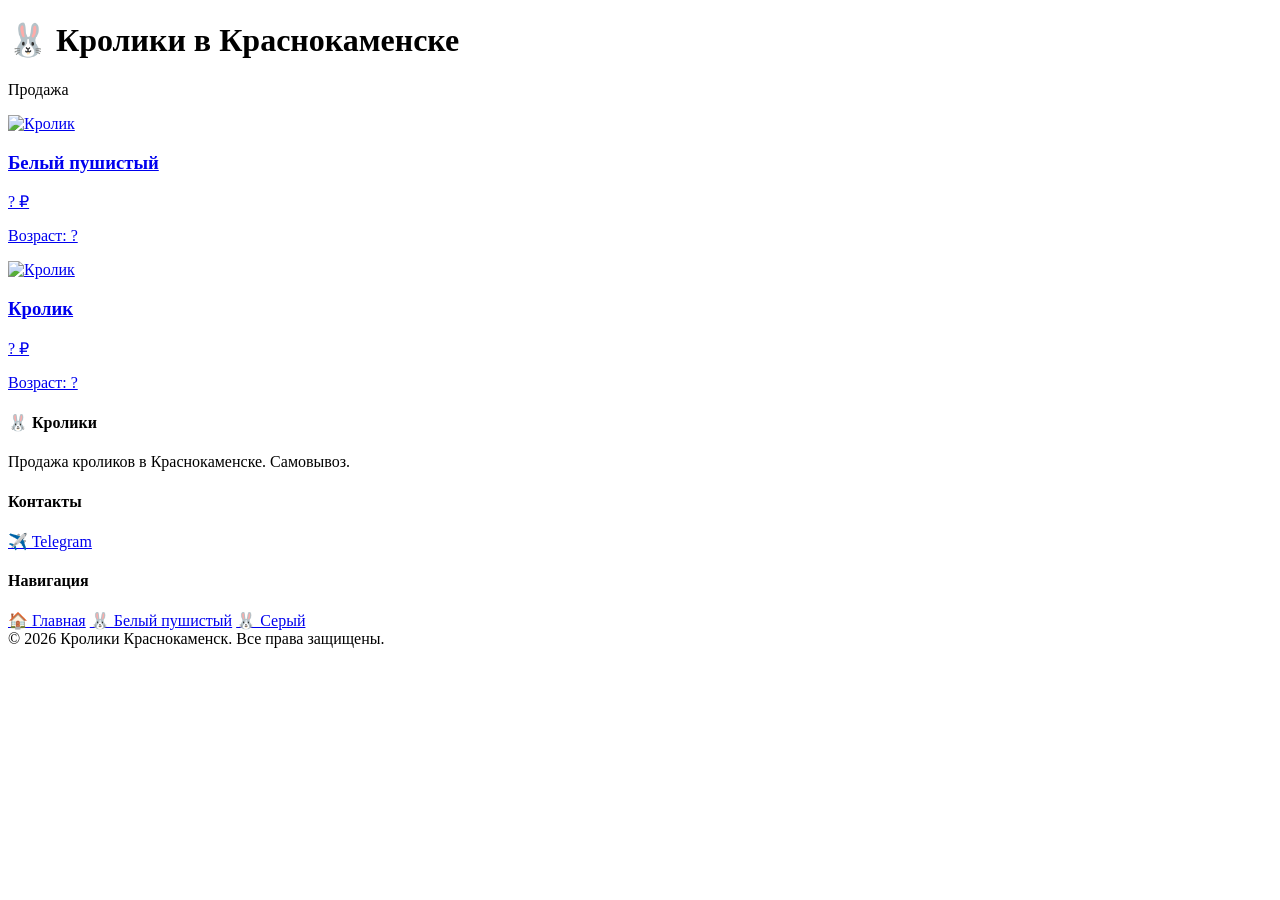
==== index.html @ 60a13f27 "Create index.html" ====
<!DOCTYPE html>
<html lang="ru">
<head>
    <meta charset="UTF-8">
    <meta name="viewport" content="width=device-width, initial-scale=1.0">
    <title>Кролики — Краснокаменск</title>
    <link rel="stylesheet" href="style.css">
</head>
<body>
    <header>
        <h1>🐰 Кролики в Краснокаменске</h1>
        <p>Продажа</p>
    </header>

    <main>
        <div class="cards">
            <a href="rabbit1.html" class="card">
                <img src="bg.jpg" alt="Кролик">
                <div class="card-info">
                    <h3>Белый пушистый</h3>
                    <p class="price">? ₽</p>
                    <p class="desc">Возраст: ?</p>
                </div>
            </a>

            <a href="rabbit2.html" class="card">
                <img src="photo2.jpg" alt="Кролик">
                <div class="card-info">
                    <h3>Кролик</h3>
                    <p class="price">? ₽</p>
                    <p class="desc">Возраст: ?</p>
                </div>
            </a>
        </div>
    </main>
    <footer>
    <div class="footer-content">
        <div class="footer-section">
            <h4>🐰 Кролики</h4>
            <p>Продажа кроликов в Краснокаменске. Самовывоз.</p>
        </div>
        
        <div class="footer-section">
            <h4>Контакты</h4>
            <a href="https://t.me/username">✈️ Telegram</a>
        </div>
        
        <div class="footer-section">
            <h4>Навигация</h4>
            <a href="index.html">🏠 Главная</a>
            <a href="rabbit1.html">🐰 Белый пушистый</a>
            <a href="rabbit2.html">🐰 Серый</a>
        </div>
    </div>
    
    <div class="footer-bottom">
        © 2026 Кролики Краснокаменск. Все права защищены.
    </div>
</footer>
</body>
</html>
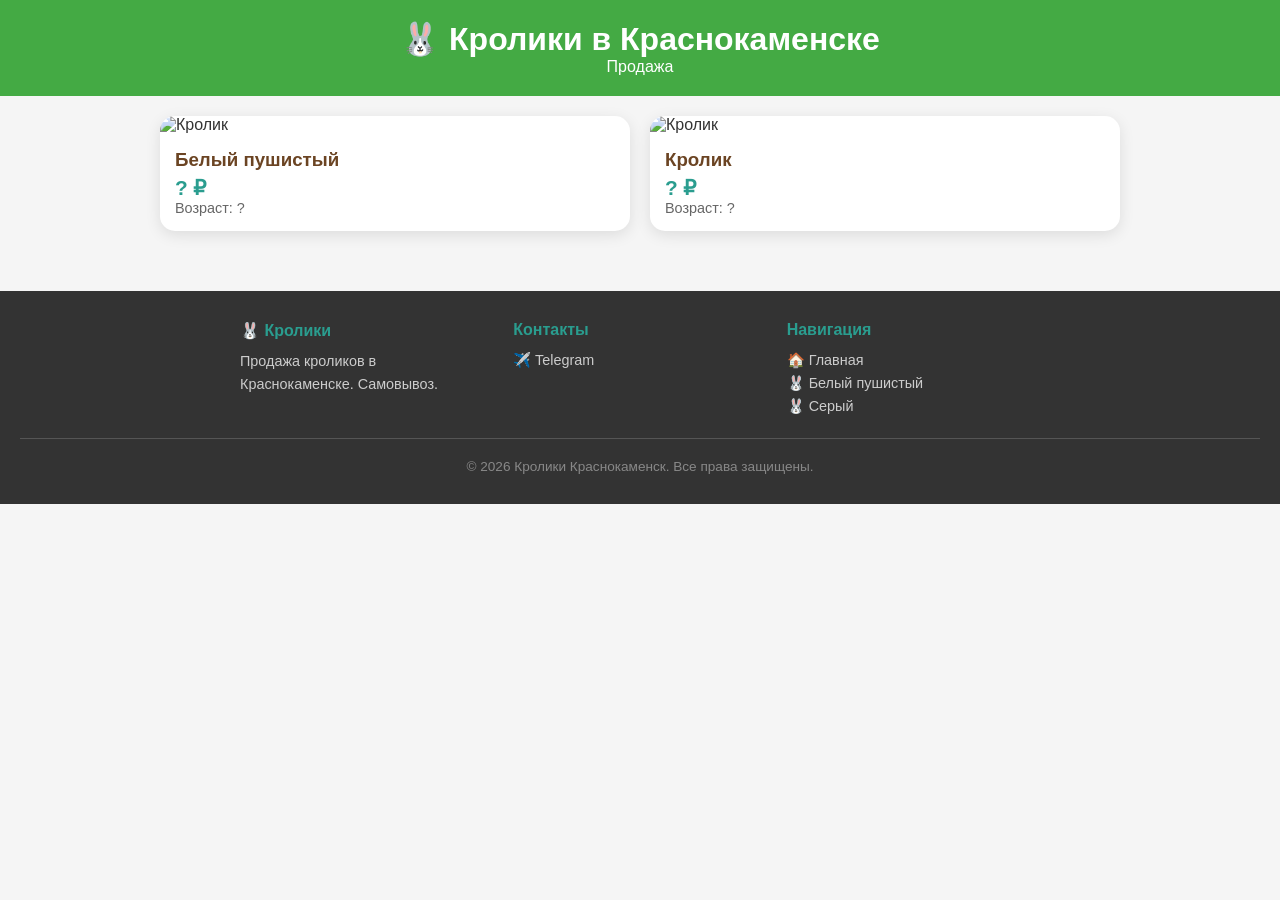
==== commit 274f1e15: "Update index.html" ====
--- a/index.html
+++ b/index.html
@@ -42,7 +42,7 @@
         
         <div class="footer-section">
             <h4>Контакты</h4>
-            <a href="https://t.me/username">✈️ Telegram</a>
+            <a href="https://t.me/Skaut_Aleksandr">✈️ Telegram</a>
         </div>
         
         <div class="footer-section">
--- a/style.css
+++ b/style.css
@@ -0,0 +1,261 @@
+* {
+    margin: 0;
+    padding: 0;
+    box-sizing: border-box;
+}
+
+body {
+    font-family: Arial, sans-serif;
+    background: #f5f5f5;
+    color: #333;
+}
+
+header {
+    background: #4a4;
+    color: white;
+    padding: 20px;
+    text-align: center;
+}
+
+
+.back-btn {
+    position: absolute;
+    left: 20px;
+    top: 50%;
+    transform: translateY(-50%);
+    color: white;
+    text-decoration: none;
+    font-size: 1.2em;
+}
+
+/* Карточки на главной */
+.cards {
+    display: grid;
+    grid-template-columns: repeat(auto-fit, minmax(250px, 1fr));
+    gap: 20px;
+    padding: 20px;
+    max-width: 1000px;
+    margin: 0 auto;
+}
+
+.card {
+    display: block;
+    background: white;
+    border-radius: 15px;
+    overflow: hidden;
+    box-shadow: 0 4px 15px rgba(0,0,0,0.1);
+    transition: transform 0.3s;
+    text-decoration: none;
+    color: inherit;
+}
+
+.card:hover {
+    transform: translateY(-5px);
+}
+
+.card img {
+    width: 100%;
+    height: 200px;
+    object-fit: cover;
+}
+
+.card-info {
+    padding: 15px;
+}
+
+.card-info h3 {
+    color: #6b4423;
+    margin-bottom: 5px;
+}
+
+.price {
+    font-size: 1.3em;
+    color: #2a9d8f;
+    font-weight: bold;
+}
+
+.desc {
+    color: #666;
+    font-size: 0.9em;
+}
+
+/* Страница кролика */
+.rabbit-page {
+    max-width: 800px;
+    margin: 0 auto;
+    padding: 20px;
+}
+
+.gallery-main {
+    display: grid;
+    grid-template-columns: repeat(3, 1fr);
+    gap: 10px;
+    margin-bottom: 20px;
+}
+
+.gallery-main img {
+    width: 100%;
+    height: 150px;
+    object-fit: cover;
+    border-radius: 10px;
+    cursor: pointer;
+}
+
+.info {
+    background: white;
+    padding: 20px;
+    border-radius: 15px;
+    margin-bottom: 20px;
+}
+
+.info p {
+    margin-bottom: 10px;
+}
+
+.contacts {
+    display: flex;
+    gap: 15px;
+    justify-content: center;
+    flex-wrap: wrap;
+}
+
+.contacts a {
+    padding: 15px 30px;
+    background: #2a9d8f;
+    color: white;
+    text-decoration: none;
+    border-radius: 10px;
+    font-size: 1.1em;
+}
+
+.contacts a:hover {
+    background: #21867a;
+}
+
+/* Модальное окно */
+.modal {
+    display: none;
+    position: fixed;
+    z-index: 1000;
+    left: 0;
+    top: 0;
+    width: 100%;
+    height: 100%;
+    background: rgba(0,0,0,0.9);
+    justify-content: center;
+    align-items: center;
+}
+
+.modal:target {
+    display: flex;
+}
+
+.modal img {
+    max-width: 90%;
+    max-height: 90%;
+    border-radius: 10px;
+}
+
+.modal .close {
+    position: absolute;
+    top: 20px;
+    right: 30px;
+    color: white;
+    font-size: 40px;
+    text-decoration: none;
+}
+
+.modal .close::after {
+    content: "✕";
+}
+
+/* Информация о кролике */
+.info {
+    display: grid;
+    grid-template-columns: repeat(auto-fit, minmax(200px, 1fr));
+    gap: 15px;
+    margin-bottom: 20px;
+}
+
+.info-card {
+    background: white;
+    padding: 20px;
+    border-radius: 15px;
+    box-shadow: 0 4px 15px rgba(0,0,0,0.1);
+    text-align: center;
+}
+
+.info-card .label {
+    font-size: 0.85em;
+    color: #888;
+    text-transform: uppercase;
+    margin-bottom: 5px;
+}
+
+.info-card .value {
+    font-size: 1.1em;
+    color: #333;
+    font-weight: 500;
+}
+
+.info-card.price-card {
+    background: linear-gradient(135deg, #2a9d8f, #21867a);
+    color: white;
+}
+
+.info-card.price-card .label {
+    color: rgba(255,255,255,0.8);
+}
+
+.info-card.price-card .value {
+    color: white;
+    font-size: 1.5em;
+    font-weight: bold;
+}
+
+/* Футер */
+footer {
+    background: #333;
+    color: white;
+    padding: 30px 20px;
+    margin-top: 40px;
+}
+
+.footer-content {
+    max-width: 800px;
+    margin: 0 auto;
+    display: grid;
+    grid-template-columns: repeat(auto-fit, minmax(200px, 1fr));
+    gap: 20px;
+}
+
+.footer-section h4 {
+    color: #2a9d8f;
+    margin-bottom: 10px;
+}
+
+.footer-section p,
+.footer-section a {
+    color: #ccc;
+    font-size: 0.9em;
+    line-height: 1.6;
+}
+
+.footer-section a {
+    text-decoration: none;
+    display: block;
+}
+
+.footer-section a:hover {
+    color: #2a9d8f;
+    
+}
+
+.footer-bottom {
+    text-align: center;
+    margin-top: 20px;
+    padding-top: 20px;
+    border-top: 1px solid #555;
+    color: #888;
+    font-size: 0.85em;
+}
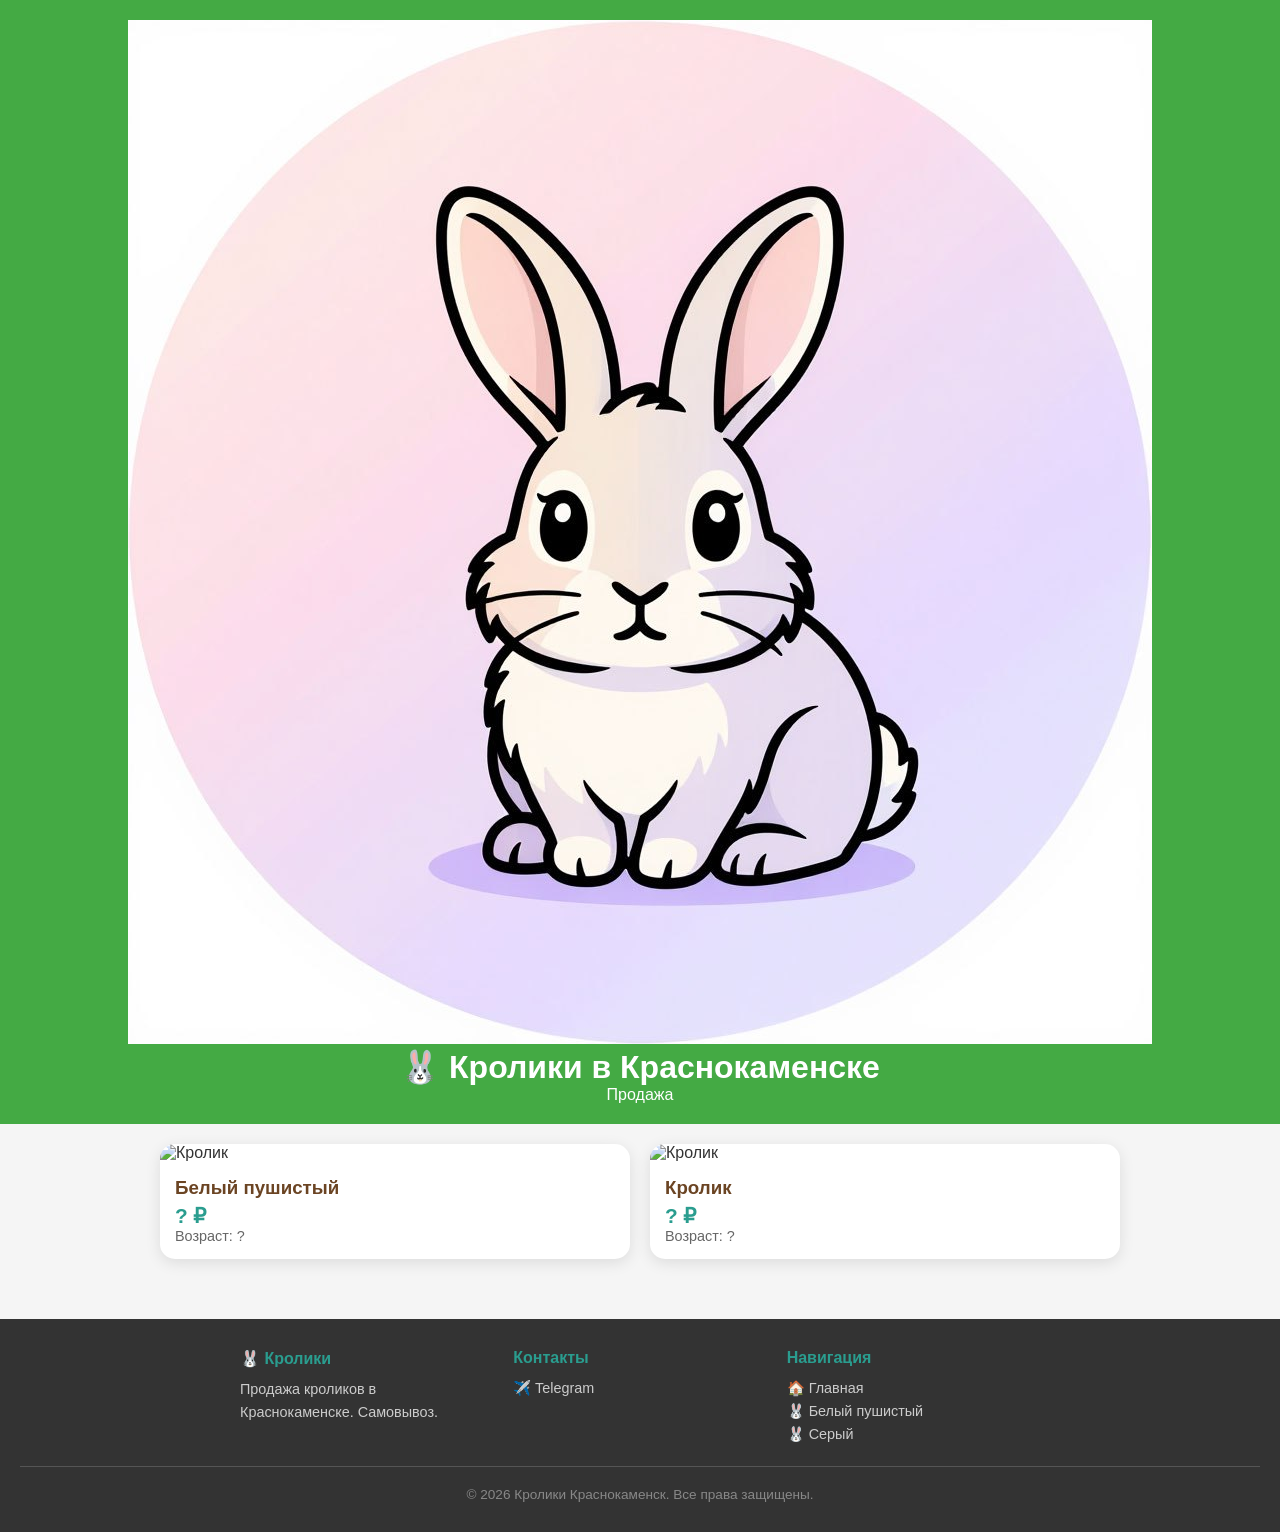
==== commit e0dbdf27: "Update index.html" ====
--- a/index.html
+++ b/index.html
@@ -8,6 +8,7 @@
 </head>
 <body>
     <header>
+        <img src="logo.png" alt="Логотип" class="logo">
         <h1>🐰 Кролики в Краснокаменске</h1>
         <p>Продажа</p>
     </header>
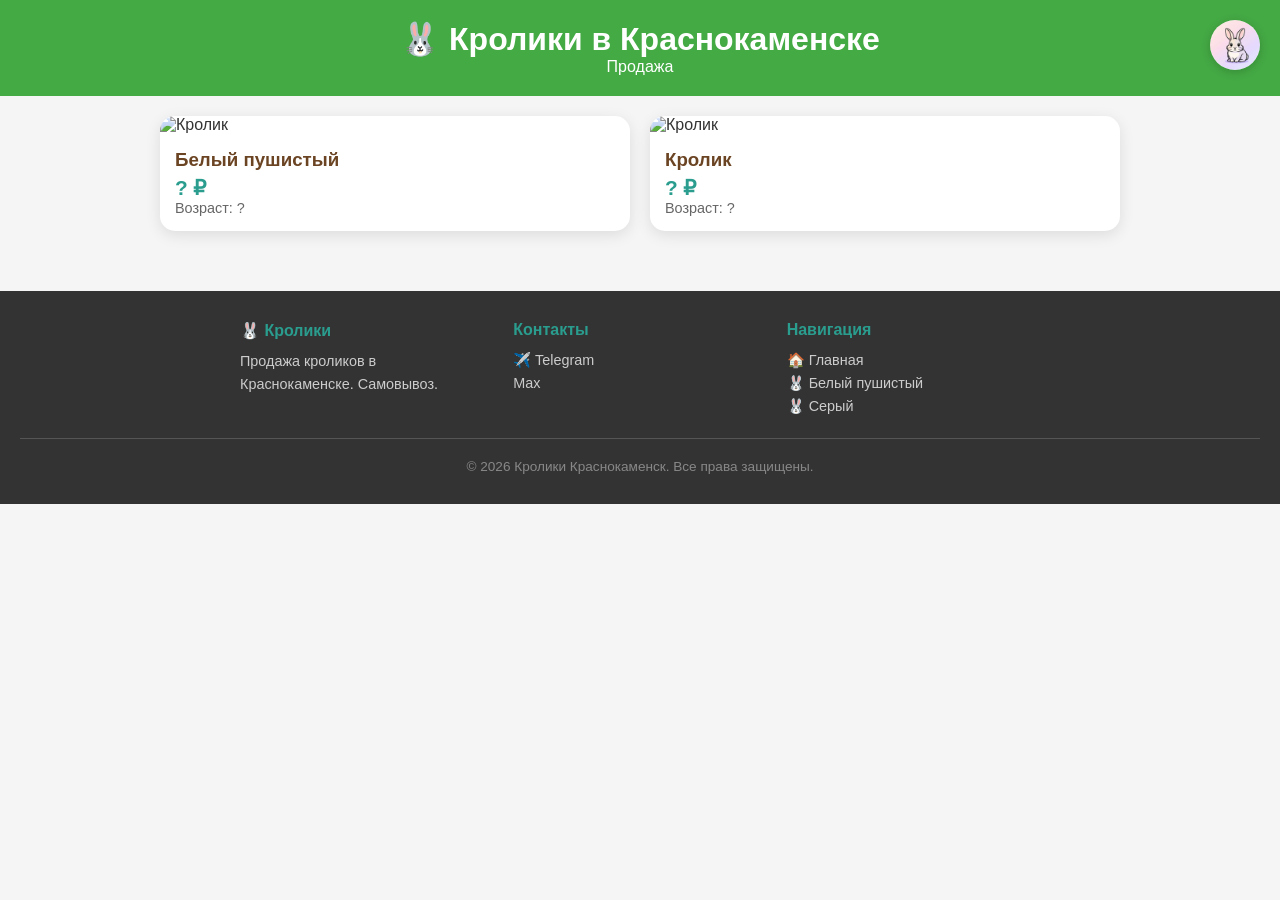
==== commit 3799d04a: "Update index.html" ====
--- a/index.html
+++ b/index.html
@@ -44,6 +44,7 @@
         <div class="footer-section">
             <h4>Контакты</h4>
             <a href="https://t.me/Skaut_Aleksandr">✈️ Telegram</a>
+            <a href="https://max.ru/u/f9LHodD0cOIg-q5m-EuRJNA_ywualpPJeX3IH4kwfmfNJ06-lkq2K4lPkCs">Max</a>
         </div>
         
         <div class="footer-section">
--- a/style.css
+++ b/style.css
@@ -258,4 +258,16 @@
     border-top: 1px solid #555;
     color: #888;
     font-size: 0.85em;
+}
+
+.logo {
+  position: fixed;
+  top: 20px;
+  right: 20px;
+  width: 50px;
+  height: 50px;
+  border-radius: 50%;
+  object-fit: cover;
+  box-shadow: 0 2px 10px rgba(0,0,0,0.2);
+  z-index: 1000;
 }
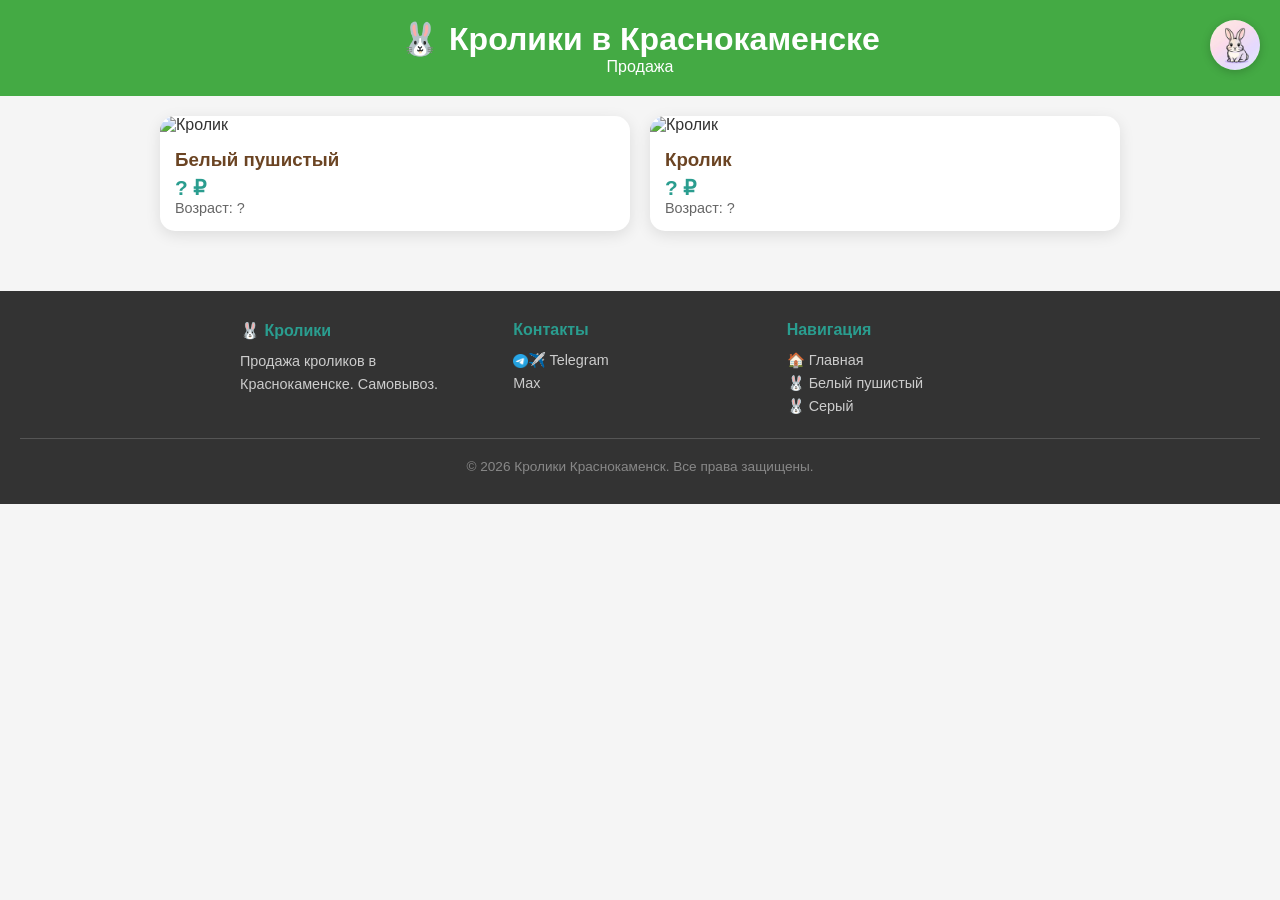
==== commit 2a85851a: "Update index.html" ====
--- a/index.html
+++ b/index.html
@@ -43,7 +43,7 @@
         
         <div class="footer-section">
             <h4>Контакты</h4>
-            <a href="https://t.me/Skaut_Aleksandr">✈️ Telegram</a>
+            <a href="https://t.me/Skaut_Aleksandr"><img src="tg.png" alt="Telegram" class="icon">✈️ Telegram</a>
             <a href="https://max.ru/u/f9LHodD0cOIg-q5m-EuRJNA_ywualpPJeX3IH4kwfmfNJ06-lkq2K4lPkCs">Max</a>
         </div>
         
--- a/style.css
+++ b/style.css
@@ -270,4 +270,10 @@
   object-fit: cover;
   box-shadow: 0 2px 10px rgba(0,0,0,0.2);
   z-index: 1000;
+}
+
+.icon {
+  width: 1em;      /* размер как у шрифта */
+  height: 1em;
+  vertical-align: middle;  /* выравнивание по центру текста */
 }
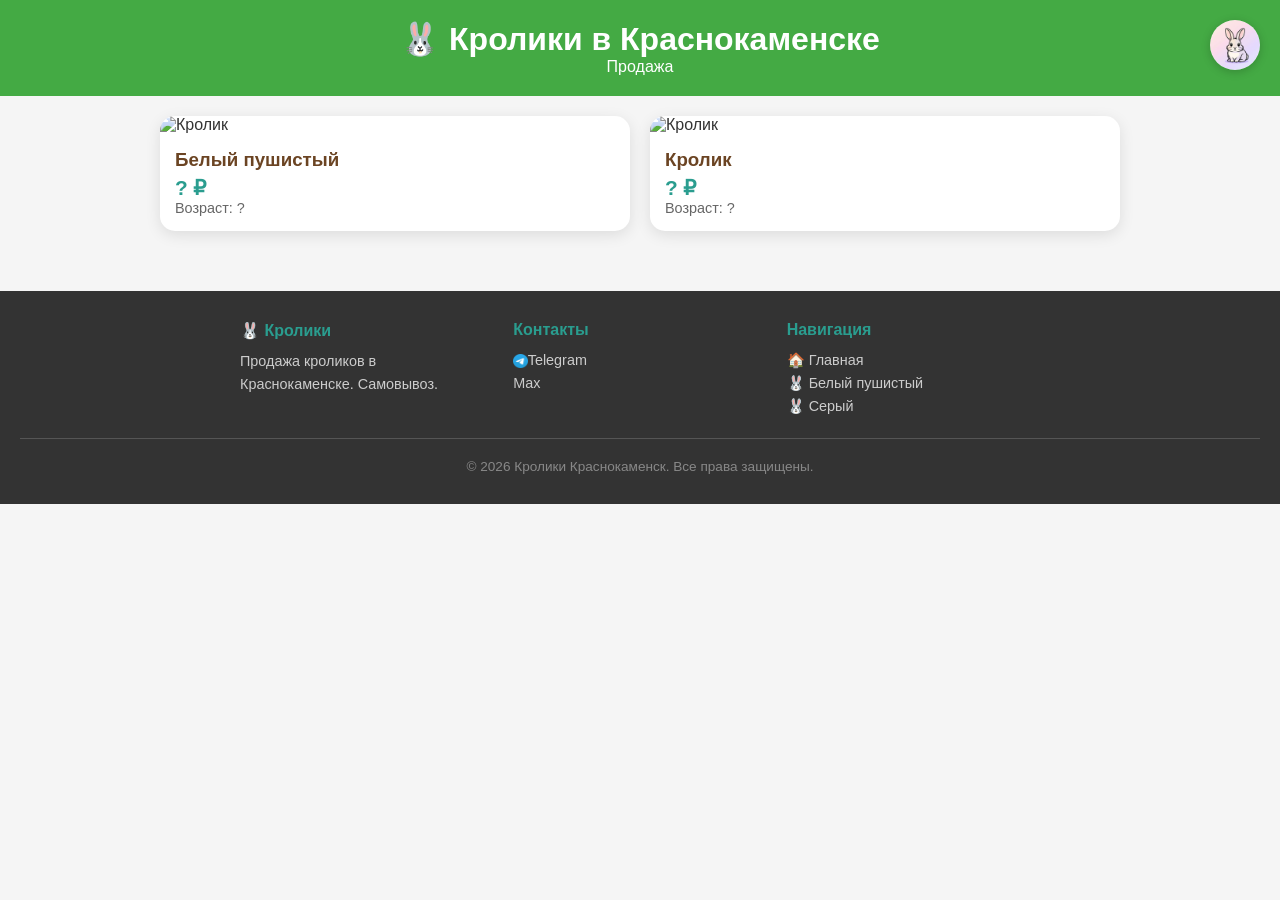
==== commit 59e36bf1: "Update index.html" ====
--- a/index.html
+++ b/index.html
@@ -43,7 +43,7 @@
         
         <div class="footer-section">
             <h4>Контакты</h4>
-            <a href="https://t.me/Skaut_Aleksandr"><img src="tg.png" alt="Telegram" class="icon">✈️ Telegram</a>
+            <a href="https://t.me/Skaut_Aleksandr"><img src="tg.png" alt="Telegram" class="icon">Telegram</a>
             <a href="https://max.ru/u/f9LHodD0cOIg-q5m-EuRJNA_ywualpPJeX3IH4kwfmfNJ06-lkq2K4lPkCs">Max</a>
         </div>
         
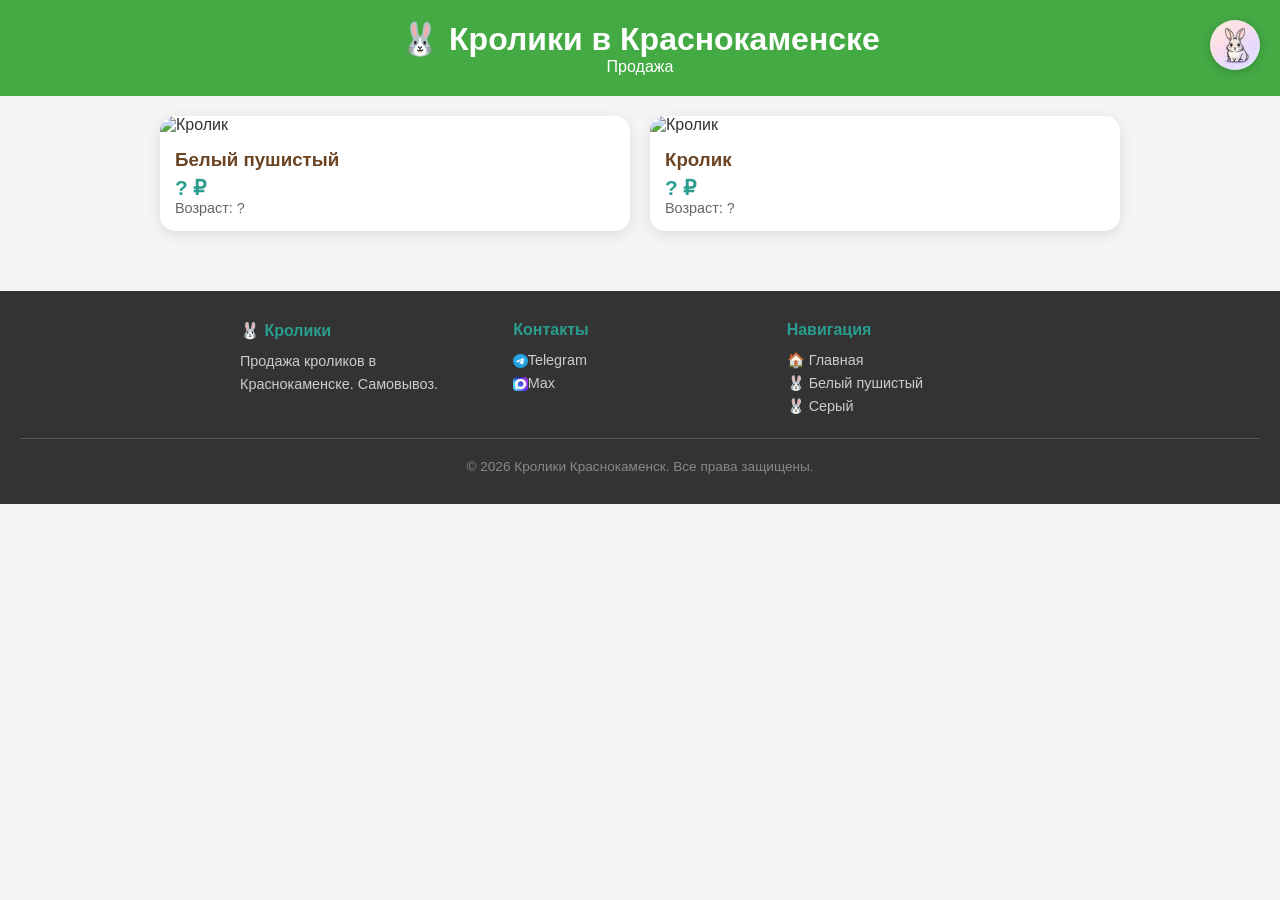
==== commit f8c4b9b0: "Update index.html" ====
--- a/index.html
+++ b/index.html
@@ -44,7 +44,7 @@
         <div class="footer-section">
             <h4>Контакты</h4>
             <a href="https://t.me/Skaut_Aleksandr"><img src="tg.png" alt="Telegram" class="icon">Telegram</a>
-            <a href="https://max.ru/u/f9LHodD0cOIg-q5m-EuRJNA_ywualpPJeX3IH4kwfmfNJ06-lkq2K4lPkCs">Max</a>
+            <a href="https://max.ru/u/f9LHodD0cOIg-q5m-EuRJNA_ywualpPJeX3IH4kwfmfNJ06-lkq2K4lPkCs"><img src="max.png" alt="Max" class="icon">Max</a>
         </div>
         
         <div class="footer-section">
